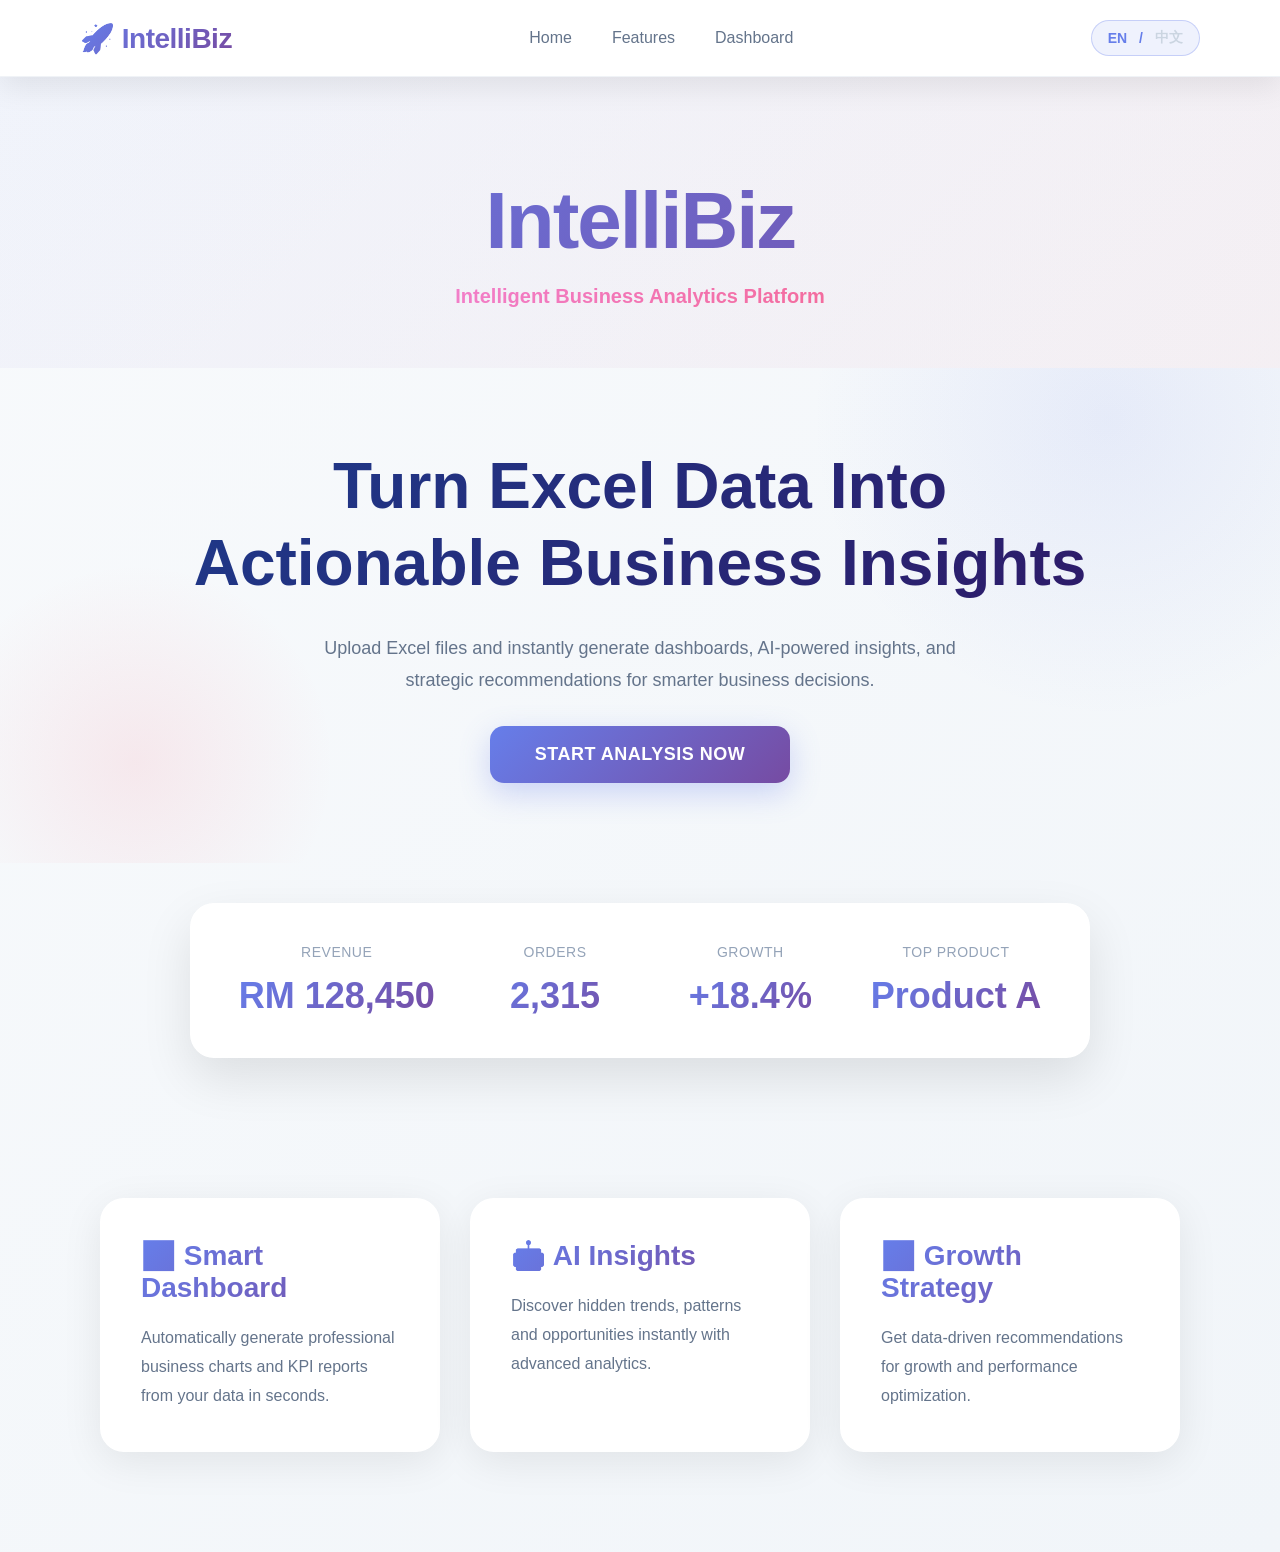
==== index.html @ e1b68cc4 "Add files via upload" ====
<!DOCTYPE html>
<html lang="en">

<head>
    <meta charset="UTF-8">
    <meta name="viewport" content="width=device-width, initial-scale=1.0">
    <title>IntelliBiz - Intelligent Business Analytics</title>
    <link rel="stylesheet" href="style.css">
</head>

<body>

    <nav>
        <div class="logo">🚀 IntelliBiz</div>
        <div class="nav-links">
            <span onclick="scrollToSection('home')" data-en="Home" data-zh="首页">Home</span>
            <span onclick="scrollToSection('features')" data-en="Features" data-zh="功能">Features</span>
            <span onclick="window.location.href='dashboard.html'" data-en="Dashboard" data-zh="仪表板">Dashboard</span>
        </div>
        <div class="lang-toggle" onclick="toggleLanguage()">
            <span class="active" id="langEN">EN</span>
            <span>/</span>
            <span class="inactive" id="langZH">中文</span>
        </div>
    </nav>

    <header id="home">
        <h1>IntelliBiz</h1>
        <p class="tagline" data-en="Intelligent Business Analytics Platform" data-zh="智能商业分析平台">Intelligent Business Analytics Platform</p>
    </header>

    <section class="hero">
        <h2 data-en="Turn Excel Data Into Actionable Business Insights" data-zh="将 Excel 数据转化为可行的商业洞察">Turn Excel Data Into Actionable Business Insights</h2>
        <p data-en="Upload Excel files and instantly generate dashboards, AI-powered insights, and strategic recommendations for smarter business decisions." data-zh="上传 Excel 文件并立即生成仪表板、AI 驱动的洞察和战略建议，助力更聪明的业务决策。">Upload Excel files and instantly generate dashboards, AI-powered insights, and strategic recommendations for smarter business decisions.</p>
        <button onclick="window.location.href='upload.html'" data-en="Start Analysis Now" data-zh="立即开始分析">Start Analysis Now</button>
    </section>

    <section class="preview">
        <div class="preview-card">
            <div class="metric">
                <h4 data-en="Revenue" data-zh="收入">Revenue</h4>
                <p>RM 128,450</p>
            </div>
            <div class="metric">
                <h4 data-en="Orders" data-zh="订单">Orders</h4>
                <p>2,315</p>
            </div>
            <div class="metric">
                <h4 data-en="Growth" data-zh="增长">Growth</h4>
                <p>+18.4%</p>
            </div>
            <div class="metric">
                <h4 data-en="Top Product" data-zh="热销产品">Top Product</h4>
                <p>Product A</p>
            </div>
        </div>
    </section>

    <section class="features" id="features">
        <div class="card">
            <h3>📊 <span data-en="Smart Dashboard" data-zh="智能仪表板">Smart Dashboard</span></h3>
            <p data-en="Automatically generate professional business charts and KPI reports from your data in seconds." data-zh="在几秒内自动从数据生成专业的业务图表和 KPI 报告。">Automatically generate professional business charts and KPI reports from your data in seconds.</p>
        </div>
        <div class="card">
            <h3>🤖 <span data-en="AI Insights" data-zh="AI 洞察">AI Insights</span></h3>
            <p data-en="Discover hidden trends, patterns and opportunities instantly with advanced analytics." data-zh="通过高级分析立即发现隐藏的趋势、模式和机会。">Discover hidden trends, patterns and opportunities instantly with advanced analytics.</p>
        </div>
        <div class="card">
            <h3>📈 <span data-en="Growth Strategy" data-zh="增长策略">Growth Strategy</span></h3>
            <p data-en="Get data-driven recommendations for growth and performance optimization." data-zh="获得数据驱动的增长和性能优化建议。">Get data-driven recommendations for growth and performance optimization.</p>
        </div>
    </section>

    <script>
        let currentLang = localStorage.getItem('language') || 'en';

        function setLanguage(lang) {
            currentLang = lang;
            localStorage.setItem('language', lang);
            updatePageLanguage();
        }

        function toggleLanguage() {
            const newLang = currentLang === 'en' ? 'zh' : 'en';
            setLanguage(newLang);
        }

        function updatePageLanguage() {
            const elements = document.querySelectorAll('[data-en][data-zh]');
            elements.forEach(el => {
                if (currentLang === 'en') {
                    el.textContent = el.getAttribute('data-en');
                } else {
                    el.textContent = el.getAttribute('data-zh');
                }
            });

            // Update language toggle button
            const langEN = document.getElementById('langEN');
            const langZH = document.getElementById('langZH');
            if (currentLang === 'en') {
                langEN.classList.add('active');
                langEN.classList.remove('inactive');
                langZH.classList.remove('active');
                langZH.classList.add('inactive');
            } else {
                langZH.classList.add('active');
                langZH.classList.remove('inactive');
                langEN.classList.remove('active');
                langEN.classList.add('inactive');
            }

            document.documentElement.lang = currentLang;
        }

        function scrollToSection(id) {
            const element = document.getElementById(id);
            if (element) {
                element.scrollIntoView({ behavior: 'smooth' });
            }
        }

        document.addEventListener('DOMContentLoaded', () => {
            updatePageLanguage();

            const cards = document.querySelectorAll('.card, .preview-card');
            const observer = new IntersectionObserver((entries) => {
                entries.forEach(entry => {
                    if (entry.isIntersecting) {
                        entry.target.style.opacity = '1';
                        entry.target.style.transform = 'translateY(0)';
                    }
                });
            });

            cards.forEach(card => {
                card.style.opacity = '0';
                card.style.transform = 'translateY(20px)';
                card.style.transition = 'all 0.6s ease-out';
                observer.observe(card);
            });
        });
    </script>

</body>

</html>
---- style.css ----
* {
    margin: 0;
    padding: 0;
    box-sizing: border-box;
}

:root {
    --primary-gradient: linear-gradient(135deg, #667eea 0%, #764ba2 100%);
    --secondary-gradient: linear-gradient(135deg, #f093fb 0%, #f5576c 100%);
    --dark-gradient: linear-gradient(135deg, #1e3a8a 0%, #2d1b69 100%);
}

body {
    font-family: -apple-system, BlinkMacSystemFont, "Segoe UI", "Helvetica Neue", sans-serif;
    background: linear-gradient(135deg, #f8fafc 0%, #f1f5f9 100%);
    color: #1e293b;
    min-height: 100vh;
}

/* Navigation */

nav {
    display: flex;
    justify-content: space-between;
    align-items: center;
    padding: 20px 80px;
    background: rgba(255, 255, 255, 0.95);
    backdrop-filter: blur(10px);
    border-bottom: 1px solid rgba(226, 232, 240, 0.5);
    position: sticky;
    top: 0;
    z-index: 1000;
    box-shadow: 0 10px 30px rgba(0, 0, 0, 0.08);
}

.logo {
    font-size: 28px;
    font-weight: 700;
    background: var(--primary-gradient);
    -webkit-background-clip: text;
    -webkit-text-fill-color: transparent;
    background-clip: text;
    letter-spacing: -0.5px;
}

.nav-links {
    display: flex;
    gap: 40px;
}

.nav-links span {
    cursor: pointer;
    color: #64748b;
    font-weight: 500;
    position: relative;
    transition: color 0.3s ease;
}

.nav-links span::after {
    content: '';
    position: absolute;
    bottom: -8px;
    left: 0;
    width: 0;
    height: 2px;
    background: var(--primary-gradient);
    transition: width 0.3s ease;
}

.nav-links span:hover {
    color: #667eea;
}

.nav-links span:hover::after {
    width: 100%;
}

.lang-toggle {
    display: flex;
    align-items: center;
    gap: 12px;
    padding: 8px 16px;
    background: rgba(102, 126, 234, 0.1);
    border-radius: 20px;
    cursor: pointer;
    transition: all 0.3s ease;
    border: 1px solid rgba(102, 126, 234, 0.3);
}

.lang-toggle:hover {
    background: rgba(102, 126, 234, 0.2);
    border-color: rgba(102, 126, 234, 0.6);
}

.lang-toggle span {
    font-weight: 600;
    color: #667eea;
    font-size: 14px;
}

.lang-toggle .active {
    color: #667eea;
    font-weight: 700;
}

.lang-toggle .inactive {
    color: #cbd5e1;
}

/* Header */

header {
    text-align: center;
    padding: 100px 20px 60px;
    background: linear-gradient(135deg, rgba(102, 126, 234, 0.05) 0%, rgba(245, 87, 108, 0.05) 100%);
}

header h1 {
    font-size: 80px;
    font-weight: 900;
    background: var(--primary-gradient);
    -webkit-background-clip: text;
    -webkit-text-fill-color: transparent;
    background-clip: text;
    line-height: 1.1;
    letter-spacing: -2px;
}

.tagline {
    margin-top: 20px;
    background: var(--secondary-gradient);
    -webkit-background-clip: text;
    -webkit-text-fill-color: transparent;
    background-clip: text;
    font-size: 20px;
    font-weight: 600;
}

/* Hero */

.hero {
    text-align: center;
    padding: 80px 20px;
    position: relative;
    overflow: hidden;
}

.hero::before {
    content: '';
    position: absolute;
    top: -50%;
    right: -10%;
    width: 600px;
    height: 600px;
    background: radial-gradient(circle, rgba(102, 126, 234, 0.1) 0%, transparent 70%);
    border-radius: 50%;
    z-index: 0;
}

.hero::after {
    content: '';
    position: absolute;
    bottom: -20%;
    left: -5%;
    width: 400px;
    height: 400px;
    background: radial-gradient(circle, rgba(245, 87, 108, 0.1) 0%, transparent 70%);
    border-radius: 50%;
    z-index: 0;
}

.hero h2 {
    font-size: 64px;
    max-width: 900px;
    margin: auto;
    line-height: 1.2;
    font-weight: 800;
    position: relative;
    z-index: 1;
    background: var(--dark-gradient);
    -webkit-background-clip: text;
    -webkit-text-fill-color: transparent;
    background-clip: text;
}

.hero p {
    max-width: 700px;
    margin: 30px auto;
    color: #64748b;
    line-height: 1.8;
    font-size: 18px;
    position: relative;
    z-index: 1;
}

/* Button */

button {
    background: var(--primary-gradient);
    color: white;
    border: none;
    border-radius: 14px;
    padding: 18px 45px;
    font-size: 18px;
    font-weight: 600;
    cursor: pointer;
    transition: all 0.4s cubic-bezier(0.23, 1, 0.320, 1);
    position: relative;
    z-index: 1;
    box-shadow: 0 10px 30px rgba(102, 126, 234, 0.3);
    text-transform: uppercase;
    letter-spacing: 0.5px;
}

button:hover {
    transform: translateY(-5px);
    box-shadow: 0 20px 50px rgba(102, 126, 234, 0.4);
}

button:active {
    transform: translateY(-2px);
}

/* Cards */

.features {
    display: flex;
    justify-content: center;
    gap: 30px;
    flex-wrap: wrap;
    padding: 100px 50px;
    position: relative;
}

.card {
    width: 340px;
    padding: 40px;
    background: white;
    border-radius: 24px;
    box-shadow: 0 10px 40px rgba(0, 0, 0, 0.08);
    transition: all 0.5s cubic-bezier(0.23, 1, 0.320, 1);
    position: relative;
    overflow: hidden;
    border: 1px solid rgba(255, 255, 255, 0.5);
}

.card::before {
    content: '';
    position: absolute;
    top: 0;
    left: 0;
    width: 100%;
    height: 4px;
    background: var(--primary-gradient);
    transform: scaleX(0);
    transform-origin: left;
    transition: transform 0.5s cubic-bezier(0.23, 1, 0.320, 1);
}

.card:hover {
    transform: translateY(-15px);
    box-shadow: 0 30px 60px rgba(102, 126, 234, 0.15);
}

.card:hover::before {
    transform: scaleX(1);
}

.card h3 {
    margin-bottom: 20px;
    font-size: 28px;
    background: var(--primary-gradient);
    -webkit-background-clip: text;
    -webkit-text-fill-color: transparent;
    background-clip: text;
}

.card p {
    color: #64748b;
    line-height: 1.8;
    font-size: 16px;
}
.preview {
    display: flex;
    justify-content: center;
    margin: 40px 20px;
}

.preview-card {
    background: white;
    border-radius: 24px;
    width: 100%;
    max-width: 900px;
    padding: 40px;
    display: flex;
    justify-content: space-around;
    flex-wrap: wrap;
    gap: 30px;
    box-shadow: 0 20px 50px rgba(0, 0, 0, 0.1);
    border: 1px solid rgba(255, 255, 255, 0.5);
    backdrop-filter: blur(10px);
    animation: slideUp 0.8s ease-out;
}

@keyframes slideUp {
    from {
        opacity: 0;
        transform: translateY(30px);
    }
    to {
        opacity: 1;
        transform: translateY(0);
    }
}

.metric {
    text-align: center;
    min-width: 150px;
    transition: all 0.3s ease;
}

.metric:hover {
    transform: scale(1.05);
}

.metric h4 {
    color: #94a3b8;
    margin-bottom: 15px;
    font-weight: 500;
    font-size: 14px;
    text-transform: uppercase;
    letter-spacing: 0.5px;
}

.metric p {
    background: var(--primary-gradient);
    -webkit-background-clip: text;
    -webkit-text-fill-color: transparent;
    background-clip: text;
    font-size: 36px;
    font-weight: 800;
}
.dashboard-container {
    max-width: 1200px;
    margin: auto;
    padding: 60px 50px;
}

.dashboard-container h1 {
    margin-bottom: 50px;
    font-size: 48px;
    background: var(--primary-gradient);
    -webkit-background-clip: text;
    -webkit-text-fill-color: transparent;
    background-clip: text;
    font-weight: 800;
}

.kpi-grid {
    display: grid;
    grid-template-columns: repeat(auto-fit, minmax(250px, 1fr));
    gap: 25px;
    margin-bottom: 50px;
}

.kpi-card {
    background: white;
    border-radius: 20px;
    padding: 30px;
    box-shadow: 0 10px 40px rgba(0, 0, 0, 0.08);
    transition: all 0.4s cubic-bezier(0.23, 1, 0.320, 1);
    position: relative;
    overflow: hidden;
    border: 1px solid rgba(255, 255, 255, 0.5);
}

.kpi-card::before {
    content: '';
    position: absolute;
    top: -50%;
    right: -50%;
    width: 200px;
    height: 200px;
    background: radial-gradient(circle, rgba(102, 126, 234, 0.1) 0%, transparent 70%);
    transition: all 0.5s ease;
}

.kpi-card:hover {
    transform: translateY(-10px);
    box-shadow: 0 25px 50px rgba(102, 126, 234, 0.2);
}

.kpi-card:hover::before {
    top: -25%;
    right: -25%;
}

.kpi-card h3 {
    color: #94a3b8;
    margin-bottom: 15px;
    font-size: 14px;
    font-weight: 600;
    text-transform: uppercase;
    letter-spacing: 0.5px;
    position: relative;
    z-index: 1;
}

.kpi-card p {
    background: var(--primary-gradient);
    -webkit-background-clip: text;
    -webkit-text-fill-color: transparent;
    background-clip: text;
    font-size: 36px;
    font-weight: 800;
    position: relative;
    z-index: 1;
}

.chart-placeholder {
    background: white;
    border-radius: 20px;
    padding: 60px;
    text-align: center;
    box-shadow: 0 10px 40px rgba(0, 0, 0, 0.08);
    border: 2px dashed rgba(102, 126, 234, 0.2);
    transition: all 0.3s ease;
}

.chart-placeholder:hover {
    border-color: rgba(102, 126, 234, 0.4);
    box-shadow: 0 15px 50px rgba(102, 126, 234, 0.1);
}
.upload-container {
    max-width: 900px;
    margin: auto;
    text-align: center;
    padding: 100px 20px;
}

.upload-container h1 {
    font-size: 52px;
    margin-bottom: 30px;
    background: var(--dark-gradient);
    -webkit-background-clip: text;
    -webkit-text-fill-color: transparent;
    background-clip: text;
    font-weight: 800;
}

.upload-container p {
    color: #64748b;
    margin-bottom: 40px;
    font-size: 18px;
    line-height: 1.6;
}

.upload-box {
    background: white;
    border: 2px solid rgba(102, 126, 234, 0.2);
    border-radius: 24px;
    padding: 80px;
    margin-bottom: 40px;
    box-shadow: 0 10px 40px rgba(0, 0, 0, 0.08);
    transition: all 0.4s ease;
    position: relative;
    overflow: hidden;
}

.upload-box::before {
    content: '';
    position: absolute;
    top: -50%;
    left: -50%;
    width: 200%;
    height: 200%;
    background: radial-gradient(circle, rgba(102, 126, 234, 0.05) 0%, transparent 70%);
    transition: all 0.5s ease;
}

.upload-box:hover {
    border-color: rgba(102, 126, 234, 0.5);
    box-shadow: 0 20px 60px rgba(102, 126, 234, 0.15);
}

.upload-box h2 {
    margin-bottom: 20px;
    color: #1e293b;
    font-size: 28px;
    font-weight: 700;
    position: relative;
    z-index: 1;
}

.upload-box input {
    margin-top: 25px;
    position: relative;
    z-index: 1;
}

.supported-files {
    margin-top: 25px;
    color: #94a3b8;
    font-size: 14px;
    position: relative;
    z-index: 1;
}

.upload-area {
    background: white;
    border: 2px dashed rgba(102, 126, 234, 0.3);
    border-radius: 24px;
    padding: 80px;
    text-align: center;
    transition: all 0.4s ease;
    cursor: pointer;
    position: relative;
}

.upload-area:hover {
    border-color: rgba(102, 126, 234, 0.8);
    background: rgba(102, 126, 234, 0.02);
}

.upload-icon {
    font-size: 72px;
    margin-bottom: 25px;
    animation: float 3s ease-in-out infinite;
}

@keyframes float {
    0%, 100% {
        transform: translateY(0px);
    }
    50% {
        transform: translateY(-20px);
    }
}

.upload-area h3 {
    margin-bottom: 15px;
    font-size: 24px;
    font-weight: 700;
    color: #1e293b;
}

.upload-area p {
    color: #64748b;
    margin-bottom: 30px;
}

/* Responsive Design */

@media (max-width: 768px) {
    nav {
        padding: 15px 20px;
        flex-direction: column;
        gap: 20px;
    }

    .nav-links {
        gap: 20px;
    }

    header h1 {
        font-size: 48px;
    }

    .hero h2 {
        font-size: 40px;
    }

    .hero p {
        font-size: 16px;
    }

    .preview-card {
        flex-direction: column;
    }

    .metric {
        min-width: 100%;
    }

    .features {
        padding: 60px 20px;
        gap: 20px;
    }

    .card {
        width: 100%;
        min-width: 280px;
    }

    .kpi-grid {
        grid-template-columns: repeat(2, 1fr);
    }

    .dashboard-container h1 {
        font-size: 36px;
    }

    .upload-box,
    .upload-area {
        padding: 40px;
    }

    .upload-icon {
        font-size: 48px;
    }
}
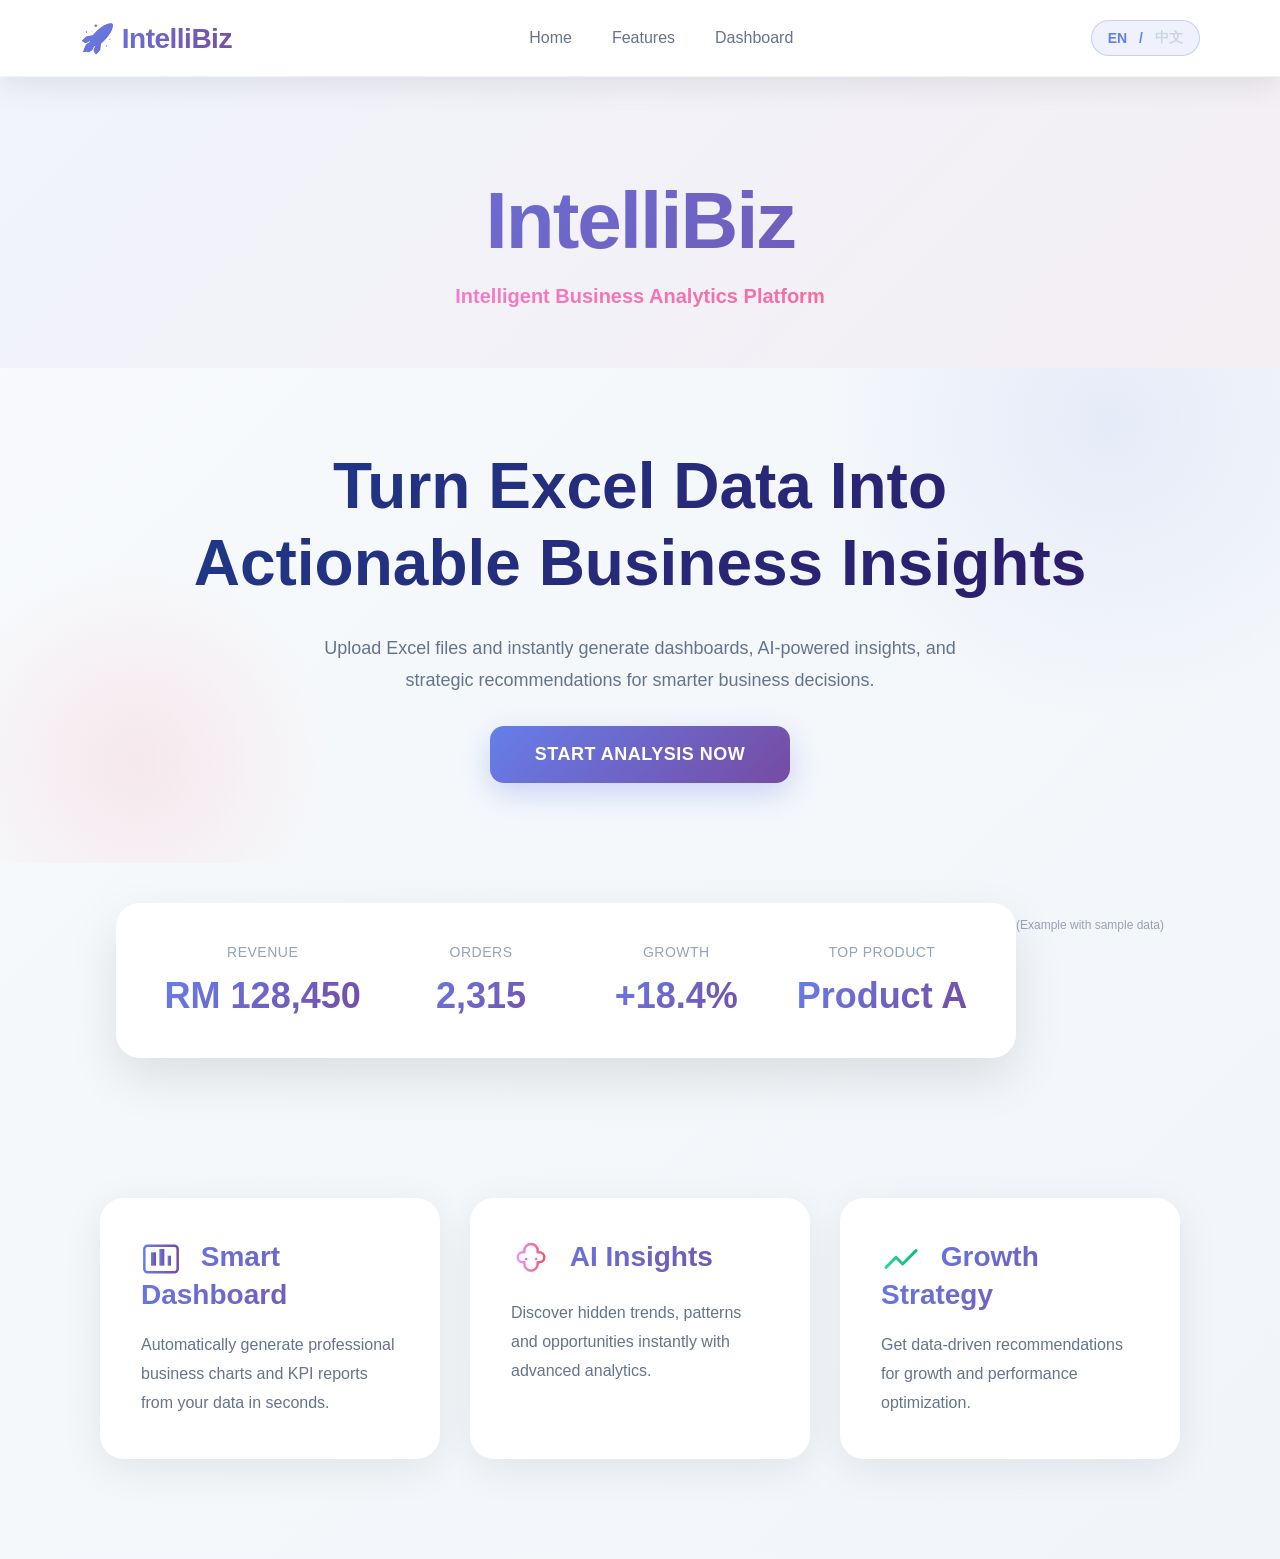
==== commit 8f9f2f84: "Add files via upload" ====
--- a/index.html
+++ b/index.html
@@ -54,19 +54,61 @@
                 <p>Product A</p>
             </div>
         </div>
+        <p style="text-align: center; margin-top: 15px; color: #94a3b8; font-size: 12px;" data-en="(Example with sample data)" data-zh="(示例数据)">
+            (Example with sample data)
+        </p>
     </section>
 
     <section class="features" id="features">
         <div class="card">
-            <h3>📊 <span data-en="Smart Dashboard" data-zh="智能仪表板">Smart Dashboard</span></h3>
+            <h3>
+                <svg class="feature-icon" viewBox="0 0 24 24" fill="none" xmlns="http://www.w3.org/2000/svg" aria-hidden="true">
+                    <defs>
+                        <linearGradient id="g-icon-1" x1="0" x2="1">
+                            <stop offset="0%" stop-color="#667eea"/>
+                            <stop offset="100%" stop-color="#764ba2"/>
+                        </linearGradient>
+                    </defs>
+                    <rect x="2" y="4" width="20" height="16" rx="2" stroke="url(#g-icon-1)" stroke-width="1.5"/>
+                    <rect x="6" y="8" width="3" height="8" fill="url(#g-icon-1)"/>
+                    <rect x="11" y="6" width="3" height="10" fill="url(#g-icon-1)"/>
+                    <rect x="16" y="10" width="2" height="6" fill="url(#g-icon-1)"/>
+                </svg>
+                <span data-en="Smart Dashboard" data-zh="智能仪表板">Smart Dashboard</span>
+            </h3>
             <p data-en="Automatically generate professional business charts and KPI reports from your data in seconds." data-zh="在几秒内自动从数据生成专业的业务图表和 KPI 报告。">Automatically generate professional business charts and KPI reports from your data in seconds.</p>
         </div>
         <div class="card">
-            <h3>🤖 <span data-en="AI Insights" data-zh="AI 洞察">AI Insights</span></h3>
+            <h3>
+                <svg class="feature-icon" viewBox="0 0 24 24" fill="none" xmlns="http://www.w3.org/2000/svg" aria-hidden="true">
+                    <defs>
+                        <linearGradient id="g-icon-2" x1="0" x2="1">
+                            <stop offset="0%" stop-color="#f093fb"/>
+                            <stop offset="100%" stop-color="#f5576c"/>
+                        </linearGradient>
+                    </defs>
+                    <path d="M12 3a4 4 0 0 0-4 4v1H7a3 3 0 0 0 0 6h1v1a4 4 0 0 0 8 0v-1h1a3 3 0 0 0 0-6h-1V7a4 4 0 0 0-4-4z" stroke="url(#g-icon-2)" stroke-width="1.5" fill="none" stroke-linecap="round" stroke-linejoin="round"/>
+                    <circle cx="9" cy="12" r="0.8" fill="url(#g-icon-2)"/>
+                    <circle cx="15" cy="12" r="0.8" fill="url(#g-icon-2)"/>
+                </svg>
+                <span data-en="AI Insights" data-zh="AI 洞察">AI Insights</span>
+            </h3>
             <p data-en="Discover hidden trends, patterns and opportunities instantly with advanced analytics." data-zh="通过高级分析立即发现隐藏的趋势、模式和机会。">Discover hidden trends, patterns and opportunities instantly with advanced analytics.</p>
         </div>
         <div class="card">
-            <h3>📈 <span data-en="Growth Strategy" data-zh="增长策略">Growth Strategy</span></h3>
+            <h3>
+                <svg class="feature-icon" viewBox="0 0 24 24" fill="none" xmlns="http://www.w3.org/2000/svg" aria-hidden="true">
+                    <defs>
+                        <linearGradient id="g-icon-3" x1="0" x2="1">
+                            <stop offset="0%" stop-color="#34d399"/>
+                            <stop offset="100%" stop-color="#10b981"/>
+                        </linearGradient>
+                    </defs>
+                    <path d="M3 17l6-6 4 4 8-8" stroke="url(#g-icon-3)" stroke-width="1.8" fill="none" stroke-linecap="round" stroke-linejoin="round"/>
+                    <path d="M21 21H3" stroke="url(#g-icon-3)" stroke-width="1.2" stroke-linecap="round"/>
+                </svg>
+                <span data-en="Growth Strategy" data-zh="增长策略">Growth Strategy</span>
+            </h3>
             <p data-en="Get data-driven recommendations for growth and performance optimization." data-zh="获得数据驱动的增长和性能优化建议。">Get data-driven recommendations for growth and performance optimization.</p>
         </div>
     </section>
--- a/style.css
+++ b/style.css
@@ -273,6 +273,14 @@
     -webkit-background-clip: text;
     -webkit-text-fill-color: transparent;
     background-clip: text;
+}
+
+.feature-icon {
+    width: 40px;
+    height: 40px;
+    vertical-align: middle;
+    margin-right: 12px;
+    display: inline-block;
 }
 
 .card p {
